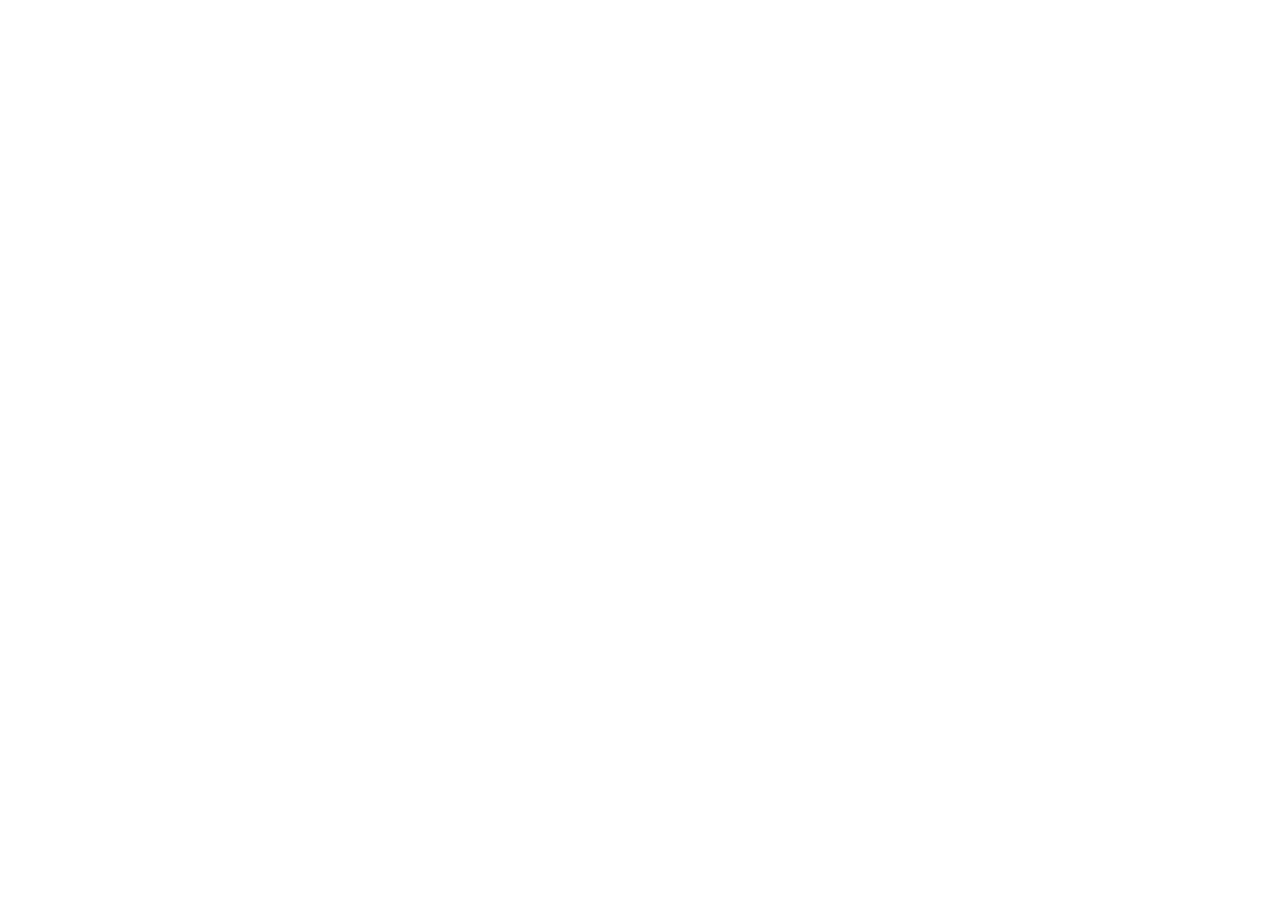
==== experiencia.html @ 0cf0d45c "MEU PORTIFOLIO" ====
<!-- Falar um pouco da sua experiencia procional -->
 <!-- Segunda Página -->
  <!-- Falara das habilidades profissonais -->
<!DOCTYPE html>
<html lang="pt">
<head>
    <meta charset="UTF-8">
    <meta name="viewport" content="width=device-width, initial-scale=1.0">
    <title>experiencia</title>
</head>
<body>
    
</body>
</html>
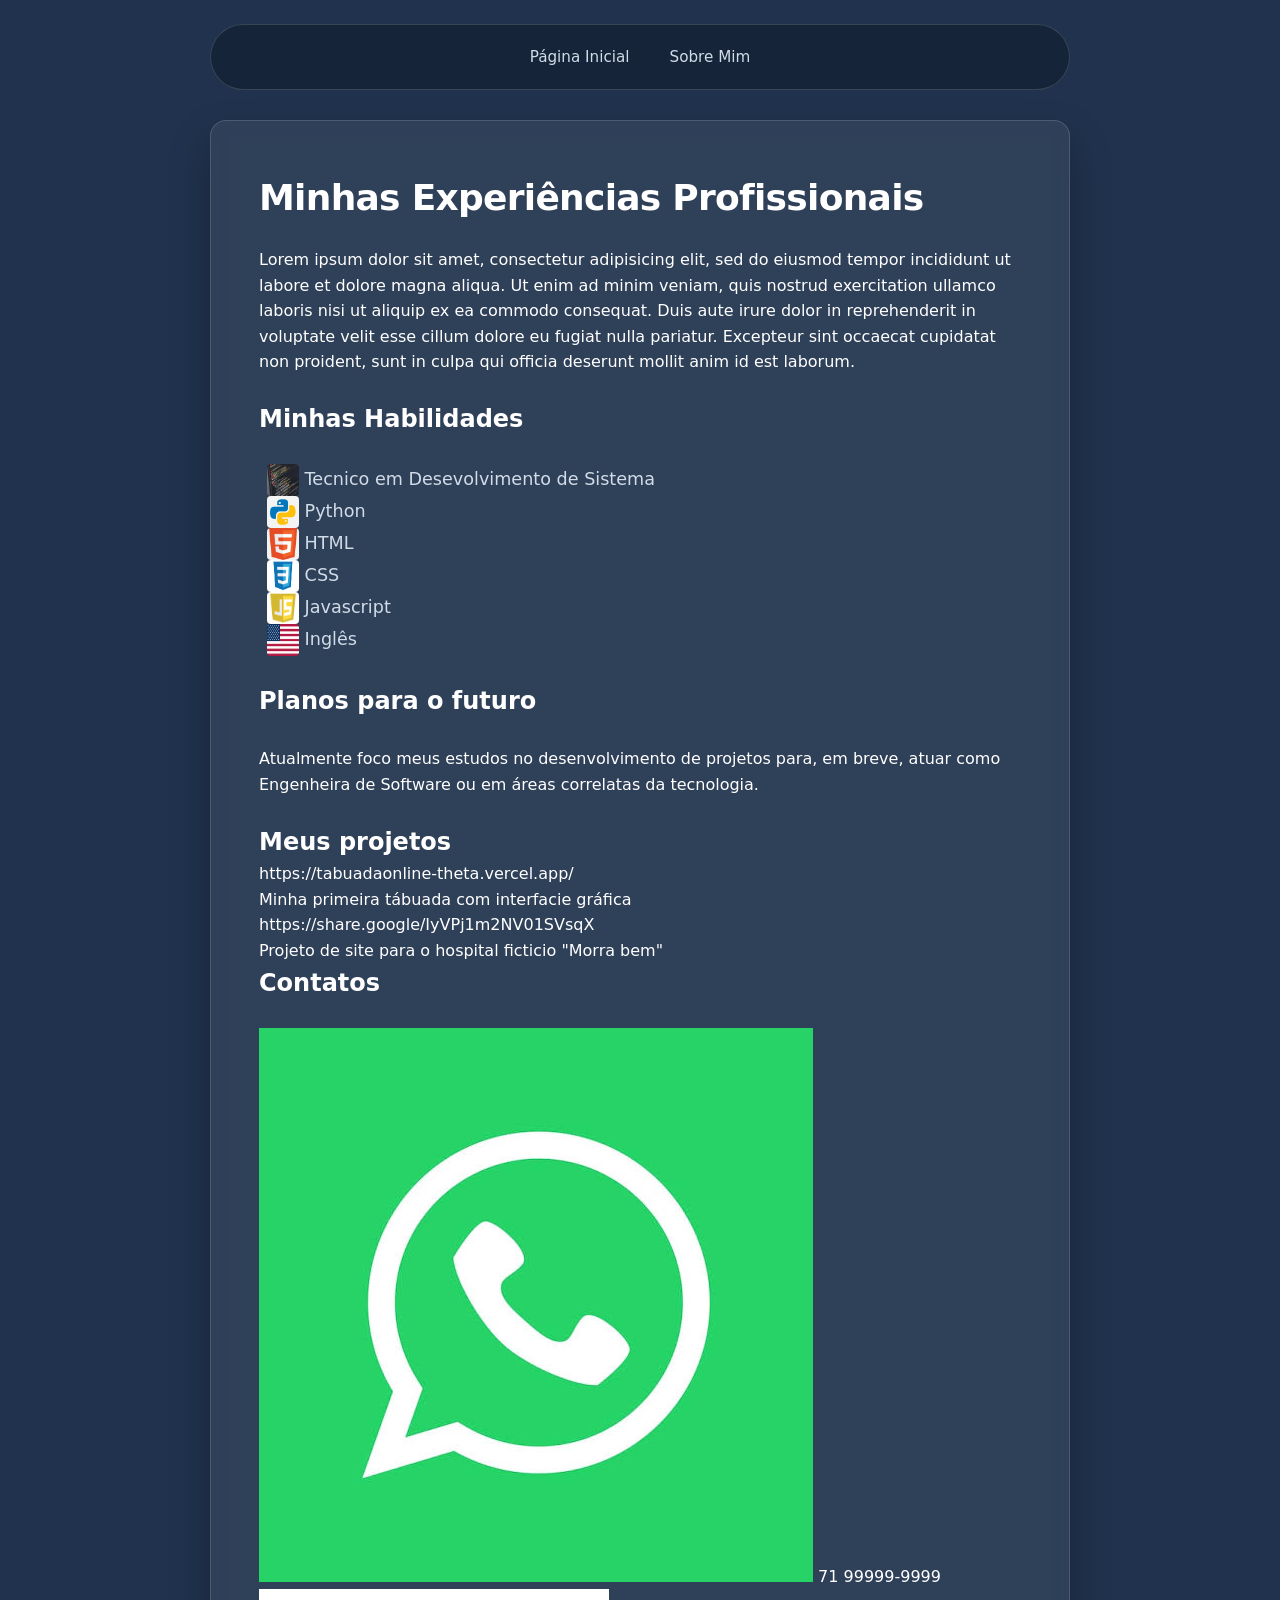
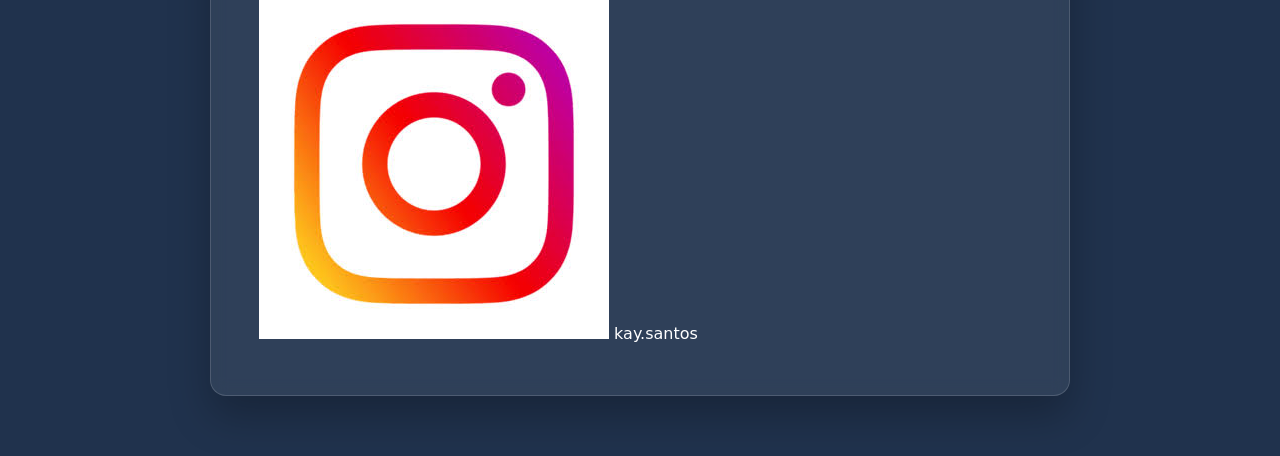
==== commit 85c7645b: "Quase finalizado" ====
--- a/experiencia.html
+++ b/experiencia.html
@@ -6,9 +6,88 @@
 <head>
     <meta charset="UTF-8">
     <meta name="viewport" content="width=device-width, initial-scale=1.0">
-    <title>experiencia</title>
+    <title>Kaylanne Santos</title>
+    <link rel="stylesheet" href="style.css">
 </head>
-<body>
+<body class="pagina-experiencia">
+    <nav class="meu-navegador">
+    <a href="index.html">Página Inicial</a>
+    <a href="experiencia.html">Sobre Mim</a>
+    </nav>
+    <main>
+    <h1>Minhas Experiências Profissionais</h1>
+    
+    <p>Lorem ipsum dolor sit amet, consectetur adipisicing elit, sed do eiusmod
+    tempor incididunt ut labore et dolore magna aliqua. Ut enim ad minim veniam,
+    quis nostrud exercitation ullamco laboris nisi ut aliquip ex ea commodo
+    consequat. Duis aute irure dolor in reprehenderit in voluptate velit esse
+    cillum dolore eu fugiat nulla pariatur. Excepteur sint occaecat cupidatat non
+    proident, sunt in culpa qui officia deserunt mollit anim id est laborum.</p>
+    <br>
+
+    <h2>Minhas Habilidades</h2>
+    <br>
+    <h3>
+        <div> 
+            <div>
+            <img src="assets/dese.jpg" alt="Desevolvimento de Sistema">
+            Tecnico em Desevolvimento de Sistema
+            </div>
+
+            <div> 
+            <img src="assets/python_logo.png" alt="Python">
+            Python
+            </div>
+
+            <div> 
+            <img src="assets/html.jpeg" alt="HTML">
+            HTML
+            </div>
+            
+            <div>
+            <img src="assets/css2.webp" alt="Css">
+            CSS
+            </div>
+
+            <div>
+            <img src="assets/javascript.png" alt="javascript">
+            Javascript
+            </div>
+            
+            <div>
+            <img src="assets/ingles.webp" alt="Inglês">
+            Inglês
+            </div>
+        </div>
+
+    </h3>
+    <br>
+    <h2>Planos para o futuro</h2>
+    <br>
+    <p>Atualmente foco meus estudos no desenvolvimento de projetos para, em breve, atuar como Engenheira de Software ou em áreas correlatas da tecnologia.</p>
+    <br>
+
+    <h2>Meus projetos</h2>
+    
+    https://tabuadaonline-theta.vercel.app/
+    <p>Minha primeira tábuada com interfacie gráfica</p>
+
+
+    https://share.google/IyVPj1m2NV01SVsqX
+    <p>Projeto de site para o hospital ficticio "Morra bem"</p>
+
+    <h2>Contatos</h2> <br>
+    <div>
+    <img src="assets/whatsapp.jpeg" alt="whatsapp"> 
+    71 99999-9999
+    </div>
+
+    <div>
+    <img src="assets/insta.jpeg" alt="Intasgram"> 
+    kay.santos
+    </div>
+
+</main>
     
 </body>
 </html>
--- a/style.css
+++ b/style.css
@@ -0,0 +1,157 @@
+/* ==========================================
+   VARIÁVEIS DE CORES E ESTILOS
+   ========================================== */
+:root {
+	/* Azul extraído da imagem de referência (#20324d) */
+	--bg-blue: #20324d;
+	--bg-card: rgba(255, 255, 255, 0.07);
+	
+	/* Tipografia 100% Branca / Clara */
+	--text-white: #ffffff;
+	--text-muted: #d1dce8;
+	
+	/* Cores de Destaque */
+	--accent-blue: #38bdf8;
+	--border-color: rgba(255, 255, 255, 0.15);
+}
+
+/* ==========================================
+   RESET & BASE GLOBAL
+   ========================================== */
+* {
+	margin: 0;
+	padding: 0;
+	box-sizing: border-box;
+}
+
+body {
+	width: 100%;
+	min-height: 100vh;
+	margin: 0;
+	background-color: var(--bg-blue);
+	color: var(--text-white);
+	font-family: 'Inter', system-ui, -apple-system, sans-serif;
+	line-height: 1.6;
+	display: flex;
+	flex-direction: column;
+	align-items: center;
+}
+
+/* Container de Conteúdo Principal */
+main {
+	width: min(90%, 860px);
+	margin: 30px auto 60px;
+	padding: 48px;
+	background: var(--bg-card);
+	border: 1px solid var(--border-color);
+	border-radius: 16px;
+	backdrop-filter: blur(8px);
+	box-shadow: 0 20px 40px rgba(0, 0, 0, 0.25);
+}
+
+/* ==========================================
+   MENU DE NAVEGAÇÃO (.meu-navegador)
+   ========================================== */
+.meu-navegador {
+	width: min(90%, 860px);
+	margin: 24px auto 0;
+	padding: 14px 28px;
+	display: flex;
+	justify-content: center;
+	align-items: center;
+	gap: 2.5rem; /* Espaçamento bem distribuído entre os links */
+	background: rgba(21, 35, 54, 0.85);
+	border: 1px solid var(--border-color);
+	border-radius: 50px;
+	backdrop-filter: blur(12px);
+}
+
+.meu-navegador a {
+	position: relative;
+	color: var(--text-muted);
+	text-decoration: none;
+	font-weight: 500;
+	font-size: 0.95rem;
+	padding: 6px 0;
+	transition: color 0.2s ease;
+}
+
+.meu-navegador a:hover {
+	color: var(--text-white);
+}
+
+/* Efeito moderno de linha azul ao passar o mouse */
+.meu-navegador a::after {
+	content: '';
+	position: absolute;
+	left: 0;
+	bottom: -2px;
+	width: 0%;
+	height: 2px;
+	background-color: var(--accent-blue);
+	transition: width 0.3s ease;
+	border-radius: 2px;
+}
+
+.meu-navegador a:hover::after {
+	width: 100%;
+}
+
+/* ==========================================
+   ELEMENTOS DE CONTEÚDO (H1, H3, Imagens)
+   ========================================== */
+h1 {
+	color: var(--text-white);
+	font-size: 2.25rem;
+	margin-bottom: 20px;
+	letter-spacing: -0.02em;
+}
+
+h3 {
+	color: var(--text-muted);
+	font-size: 1.1rem;
+	font-weight: 400;
+	line-height: 1.8;
+}
+
+/* Estilo para a foto de perfil na página inicial */
+main > img {
+	max-width: 180px;
+	height: auto;
+	border-radius: 12px;
+	margin-bottom: 24px;
+	object-fit: cover;
+	border: 2px solid var(--border-color);
+}
+
+/* Ajuste específico para os ícones de linguagens (Python, HTML, etc) */
+main h3 img {
+	width: 32px;
+	height: 32px;
+	vertical-align: middle;
+	margin-left: 8px;
+	border-radius: 4px;
+	border: none;
+}
+
+/* ==========================================
+   RESPONSIVIDADE (Celulares / Dispositivos Móveis)
+   ========================================== */
+@media (max-width: 650px) {
+	.meu-navegador {
+		flex-wrap: wrap;
+		gap: 1rem;
+		border-radius: 16px;
+		padding: 16px;
+	}
+
+	main {
+		padding: 24px;
+		margin: 20px auto;
+	}
+
+	h1 {
+		font-size: 1.75rem;
+	}
+}
+
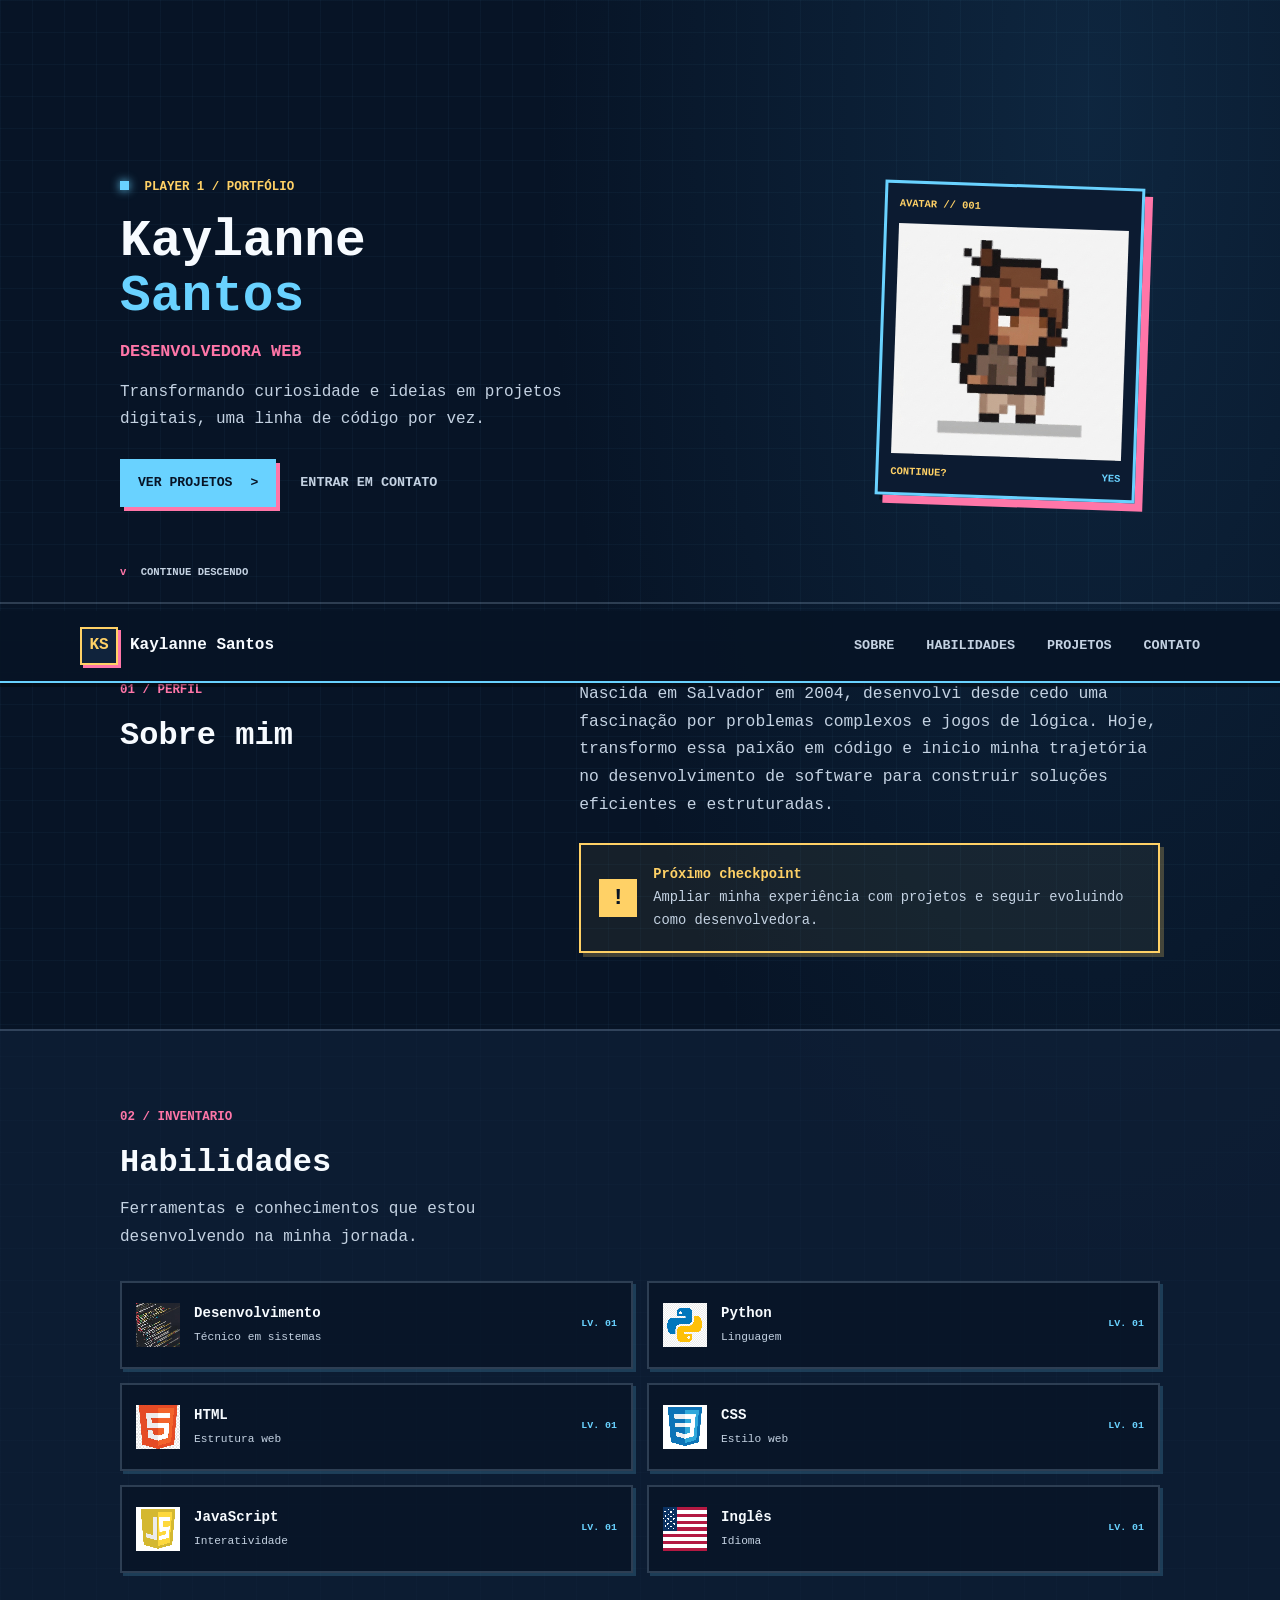
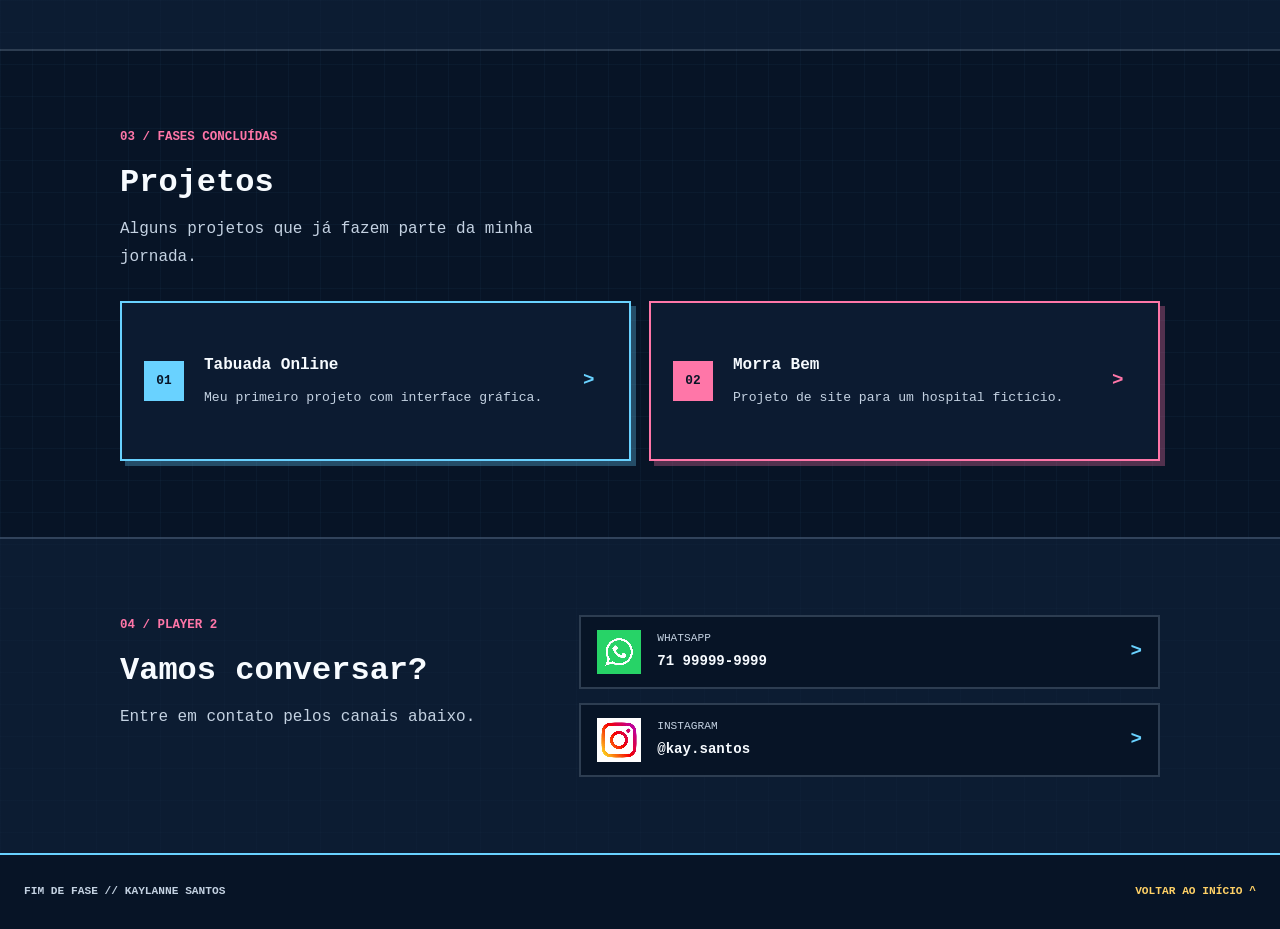
==== commit 147a65e2: "Mayara que fez" ====
--- a/experiencia.html
+++ b/experiencia.html
@@ -1,93 +1,13 @@
-<!-- Falar um pouco da sua experiencia procional -->
- <!-- Segunda Página -->
-  <!-- Falara das habilidades profissonais -->
 <!DOCTYPE html>
-<html lang="pt">
+<html lang="pt-BR">
 <head>
     <meta charset="UTF-8">
     <meta name="viewport" content="width=device-width, initial-scale=1.0">
-    <title>Kaylanne Santos</title>
-    <link rel="stylesheet" href="style.css">
+    <meta http-equiv="refresh" content="0; url=index.html#experiencia">
+    <title>Habilidades | Kaylanne Santos</title>
 </head>
-<body class="pagina-experiencia">
-    <nav class="meu-navegador">
-    <a href="index.html">Página Inicial</a>
-    <a href="experiencia.html">Sobre Mim</a>
-    </nav>
-    <main>
-    <h1>Minhas Experiências Profissionais</h1>
-    
-    <p>Lorem ipsum dolor sit amet, consectetur adipisicing elit, sed do eiusmod
-    tempor incididunt ut labore et dolore magna aliqua. Ut enim ad minim veniam,
-    quis nostrud exercitation ullamco laboris nisi ut aliquip ex ea commodo
-    consequat. Duis aute irure dolor in reprehenderit in voluptate velit esse
-    cillum dolore eu fugiat nulla pariatur. Excepteur sint occaecat cupidatat non
-    proident, sunt in culpa qui officia deserunt mollit anim id est laborum.</p>
-    <br>
-
-    <h2>Minhas Habilidades</h2>
-    <br>
-    <h3>
-        <div> 
-            <div>
-            <img src="assets/dese.jpg" alt="Desevolvimento de Sistema">
-            Tecnico em Desevolvimento de Sistema
-            </div>
-
-            <div> 
-            <img src="assets/python_logo.png" alt="Python">
-            Python
-            </div>
-
-            <div> 
-            <img src="assets/html.jpeg" alt="HTML">
-            HTML
-            </div>
-            
-            <div>
-            <img src="assets/css2.webp" alt="Css">
-            CSS
-            </div>
-
-            <div>
-            <img src="assets/javascript.png" alt="javascript">
-            Javascript
-            </div>
-            
-            <div>
-            <img src="assets/ingles.webp" alt="Inglês">
-            Inglês
-            </div>
-        </div>
-
-    </h3>
-    <br>
-    <h2>Planos para o futuro</h2>
-    <br>
-    <p>Atualmente foco meus estudos no desenvolvimento de projetos para, em breve, atuar como Engenheira de Software ou em áreas correlatas da tecnologia.</p>
-    <br>
-
-    <h2>Meus projetos</h2>
-    
-    https://tabuadaonline-theta.vercel.app/
-    <p>Minha primeira tábuada com interfacie gráfica</p>
-
-
-    https://share.google/IyVPj1m2NV01SVsqX
-    <p>Projeto de site para o hospital ficticio "Morra bem"</p>
-
-    <h2>Contatos</h2> <br>
-    <div>
-    <img src="assets/whatsapp.jpeg" alt="whatsapp"> 
-    71 99999-9999
-    </div>
-
-    <div>
-    <img src="assets/insta.jpeg" alt="Intasgram"> 
-    kay.santos
-    </div>
-
-</main>
-    
+<body>
+    <p>Esta pagina agora faz parte do portfolio integrado.</p>
+    <p><a href="index.html#experiencia">Ir para habilidades</a></p>
 </body>
 </html>
